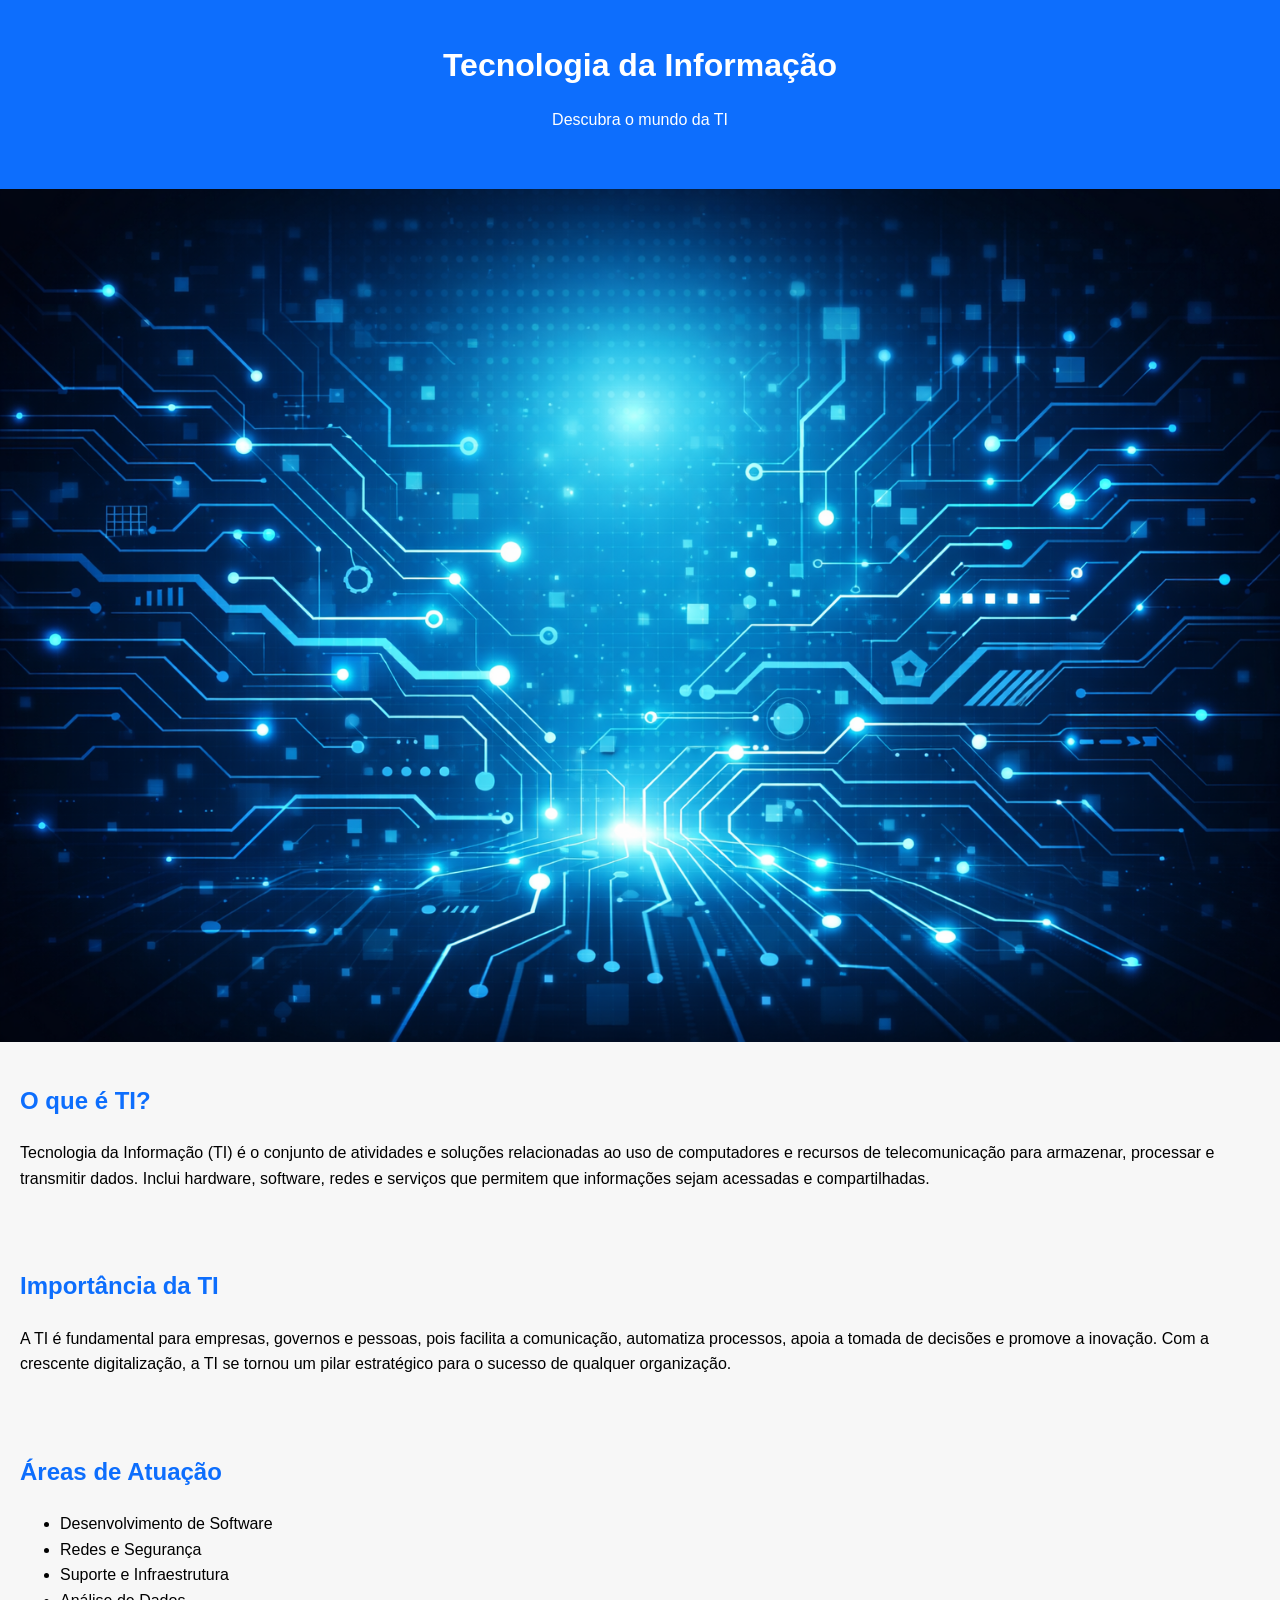
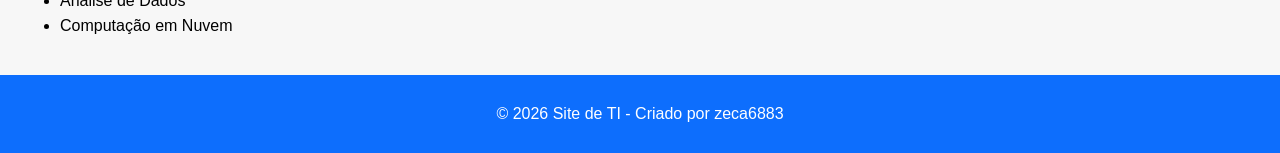
==== index.html @ 59987d3f "Add index.html with site content Adicionar arquivo index.html com conteúdo do site de Tecnologia da " ====
<!DOCTYPE html>
<html lang="pt-BR">
<head>
<meta charset="UTF-8">
<meta name="viewport" content="width=device-width, initial-scale=1.0">
<title>Site de Tecnologia da Informação</title>
<style>
body {font-family: Arial, sans-serif; margin: 0; padding: 0; line-height: 1.6; background-color: #f7f7f7;}
header {background-color: #0d6efd; color: white; text-align: center; padding: 40px 20px;}
header h1 {margin: 0;}
.banner img {width: 100%; height: auto; display: block;}
.section {padding: 20px;}
.section h2 {color: #0d6efd;}
footer {background-color: #0d6efd; color: white; text-align: center; padding: 10px;}
</style>
</head>
<body>
<header>
<h1>Tecnologia da Informação</h1>
<p>Descubra o mundo da TI</p>
</header>
<div class="banner">
<img src="banner.png" alt="Banner de Tecnologia">
</div>

<div class="section">
<h2>O que é TI?</h2>
<p>Tecnologia da Informação (TI) é o conjunto de atividades e soluções relacionadas ao uso de computadores e recursos de telecomunicação para armazenar, processar e transmitir dados. Inclui hardware, software, redes e serviços que permitem que informações sejam acessadas e compartilhadas.</p>
</div>

<div class="section">
<h2>Importância da TI</h2>
<p>A TI é fundamental para empresas, governos e pessoas, pois facilita a comunicação, automatiza processos, apoia a tomada de decisões e promove a inovação. Com a crescente digitalização, a TI se tornou um pilar estratégico para o sucesso de qualquer organização.</p>
</div>

<div class="section">
<h2>Áreas de Atuação</h2>
<ul>
<li>Desenvolvimento de Software</li>
<li>Redes e Segurança</li>
<li>Suporte e Infraestrutura</li>
<li>Análise de Dados</li>
<li>Computação em Nuvem</li>
</ul>
</div>

<footer>
<p>&copy; 2026 Site de TI - Criado por zeca6883</p>
</footer>
</body>
</html>
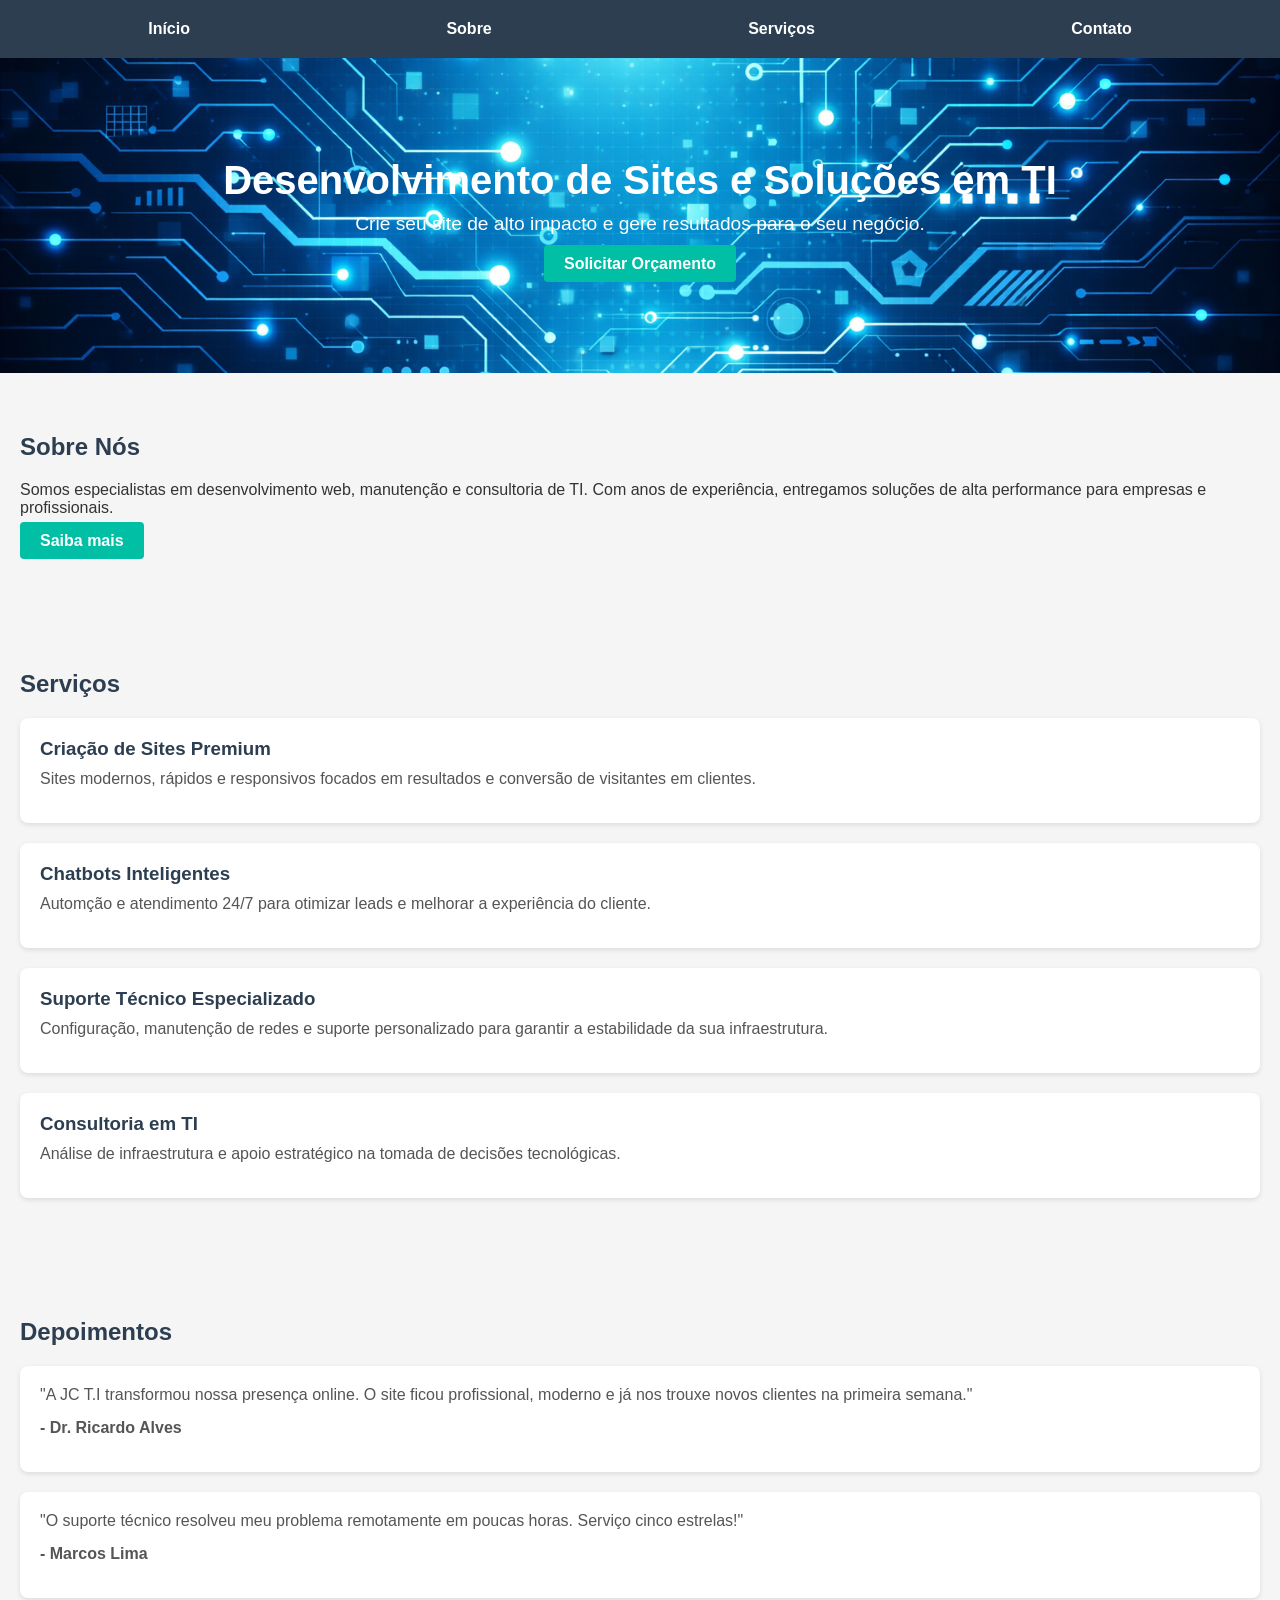
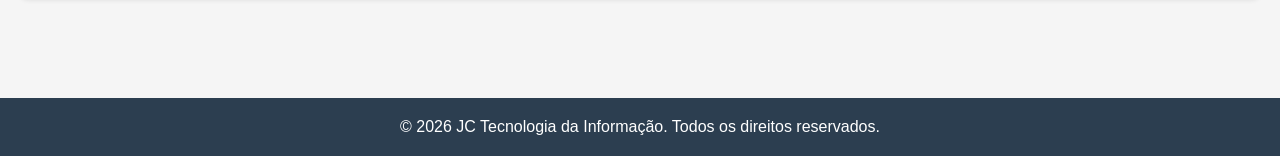
==== commit c01d1cf3: "Atualizar index.html com estrutura profissional e navegacao Substituir o conteúdo do index.html para" ====
--- a/index.html
+++ b/index.html
@@ -1,51 +1,72 @@
 <!DOCTYPE html>
 <html lang="pt-BR">
 <head>
-<meta charset="UTF-8">
-<meta name="viewport" content="width=device-width, initial-scale=1.0">
-<title>Site de Tecnologia da Informação</title>
-<style>
-body {font-family: Arial, sans-serif; margin: 0; padding: 0; line-height: 1.6; background-color: #f7f7f7;}
-header {background-color: #0d6efd; color: white; text-align: center; padding: 40px 20px;}
-header h1 {margin: 0;}
-.banner img {width: 100%; height: auto; display: block;}
-.section {padding: 20px;}
-.section h2 {color: #0d6efd;}
-footer {background-color: #0d6efd; color: white; text-align: center; padding: 10px;}
-</style>
+  <meta charset="UTF-8">
+  <meta name="viewport" content="width=device-width, initial-scale=1.0">
+  <title>JC Tecnologia da Informação - Home</title>
+  <link rel="stylesheet" href="style.css">
 </head>
 <body>
 <header>
-<h1>Tecnologia da Informação</h1>
-<p>Descubra o mundo da TI</p>
+  <nav>
+    <a href="index.html">Início</a>
+    <a href="sobre.html">Sobre</a>
+    <a href="servicos.html">Serviços</a>
+    <a href="contato.html">Contato</a>
+  </nav>
 </header>
-<div class="banner">
-<img src="banner.png" alt="Banner de Tecnologia">
-</div>
-
-<div class="section">
-<h2>O que é TI?</h2>
-<p>Tecnologia da Informação (TI) é o conjunto de atividades e soluções relacionadas ao uso de computadores e recursos de telecomunicação para armazenar, processar e transmitir dados. Inclui hardware, software, redes e serviços que permitem que informações sejam acessadas e compartilhadas.</p>
-</div>
-
-<div class="section">
-<h2>Importância da TI</h2>
-<p>A TI é fundamental para empresas, governos e pessoas, pois facilita a comunicação, automatiza processos, apoia a tomada de decisões e promove a inovação. Com a crescente digitalização, a TI se tornou um pilar estratégico para o sucesso de qualquer organização.</p>
-</div>
-
-<div class="section">
-<h2>Áreas de Atuação</h2>
-<ul>
-<li>Desenvolvimento de Software</li>
-<li>Redes e Segurança</li>
-<li>Suporte e Infraestrutura</li>
-<li>Análise de Dados</li>
-<li>Computação em Nuvem</li>
-</ul>
-</div>
-
-<footer>
-<p>&copy; 2026 Site de TI - Criado por zeca6883</p>
+<section class="hero">
+  <h1>Desenvolvimento de Sites e Soluções em TI</h1>
+  <p>Crie seu site de alto impacto e gere resultados para o seu negócio.</p>
+  <a class="cta-button" href="contato.html">Solicitar Orçamento</a>
+</section>
+<section class="section">
+  <div class="container">
+    <h2>Sobre Nós</h2>
+    <p>Somos especialistas em desenvolvimento web, manutenção e consultoria de TI. Com anos de experiência, entregamos soluções de alta performance para empresas e profissionais.</p>
+    <a class="cta-button" href="sobre.html">Saiba mais</a>
+  </div>
+</section>
+<section class="section">
+  <div class="container">
+    <h2>Serviços</h2>
+    <div class="cards">
+      <div class="card">
+        <h3>Criação de Sites Premium</h3>
+        <p>Sites modernos, rápidos e responsivos focados em resultados e conversão de visitantes em clientes.</p>
+      </div>
+      <div class="card">
+        <h3>Chatbots Inteligentes</h3>
+        <p>Automção e atendimento 24/7 para otimizar leads e melhorar a experiência do cliente.</p>
+      </div>
+      <div class="card">
+        <h3>Suporte Técnico Especializado</h3>
+        <p>Configuração, manutenção de redes e suporte personalizado para garantir a estabilidade da sua infraestrutura.</p>
+      </div>
+      <div class="card">
+        <h3>Consultoria em TI</h3>
+        <p>Análise de infraestrutura e apoio estratégico na tomada de decisões tecnológicas.</p>
+      </div>
+    </div>
+  </div>
+</section>
+<section class="section">
+  <div class="container">
+    <h2>Depoimentos</h2>
+    <div class="cards">
+      <div class="card">
+        <p>"A JC T.I transformou nossa presença online. O site ficou profissional, moderno e já nos trouxe novos clientes na primeira semana."</p>
+        <p><strong>- Dr. Ricardo Alves</strong></p>
+      </div>
+      <div class="card">
+        <p>"O suporte técnico resolveu meu problema remotamente em poucas horas. Serviço cinco estrelas!"</p>
+        <p><strong>- Marcos Lima</strong></p>
+      </div>
+    </div>
+  </div>
+</section>
+<footer class="footer">
+  <p>&copy; 2026 JC Tecnologia da Informação. Todos os direitos reservados.</p>
 </footer>
 </body>
 </html>
--- a/style.css
+++ b/style.css
@@ -0,0 +1,92 @@
+/* Arquivo de estilos para JC Tecnologia da Informacao */
+body, h1, h2, h3, p {
+  margin: 0;
+  padding: 0;
+}
+body {
+  font-family: Arial, sans-serif;
+  background-color: #f5f5f5;
+  color: #333;
+}
+header {
+  background-color: #2c3e50;
+  color: #fff;
+  padding: 20px;
+}
+header nav {
+  display: flex;
+  justify-content: space-around;
+  align-items: center;
+}
+header nav a {
+  color: #fff;
+  margin: 0 15px;
+  text-decoration: none;
+  font-weight: bold;
+}
+header nav a:hover {
+  color: #00bfa5;
+}
+.hero {
+  background: url('banner.png') no-repeat center/cover;
+  color: #fff;
+  padding: 100px 20px;
+  text-align: center;
+}
+.hero h1 {
+  font-size: 2.5rem;
+  margin-bottom: 10px;
+}
+.hero p {
+  font-size: 1.2rem;
+  margin-bottom: 20px;
+}
+.cta-button {
+  background-color: #00bfa5;
+  color: #fff;
+  padding: 10px 20px;
+  border: none;
+  border-radius: 4px;
+  cursor: pointer;
+  text-decoration: none;
+  font-weight: bold;
+}
+.cta-button:hover {
+  background-color: #009b82;
+}
+.section {
+  padding: 60px 20px;
+}
+.section h2 {
+  color: #2c3e50;
+  margin-bottom: 20px;
+}
+.section p {
+  margin-bottom: 15px;
+}
+.cards {
+  display: flex;
+  flex-wrap: wrap;
+  gap: 20px;
+}
+.card {
+  background-color: #fff;
+  border-radius: 8px;
+  box-shadow: 0 2px 5px rgba(0,0,0,0.1);
+  padding: 20px;
+  flex: 1 1 calc(50% - 20px);
+}
+.card h3 {
+  color: #2c3e50;
+  margin-bottom: 10px;
+}
+.card p {
+  color: #555;
+}
+.footer {
+  background-color: #2c3e50;
+  color: #fff;
+  text-align: center;
+  padding: 20px;
+  margin-top: 40px;
+}
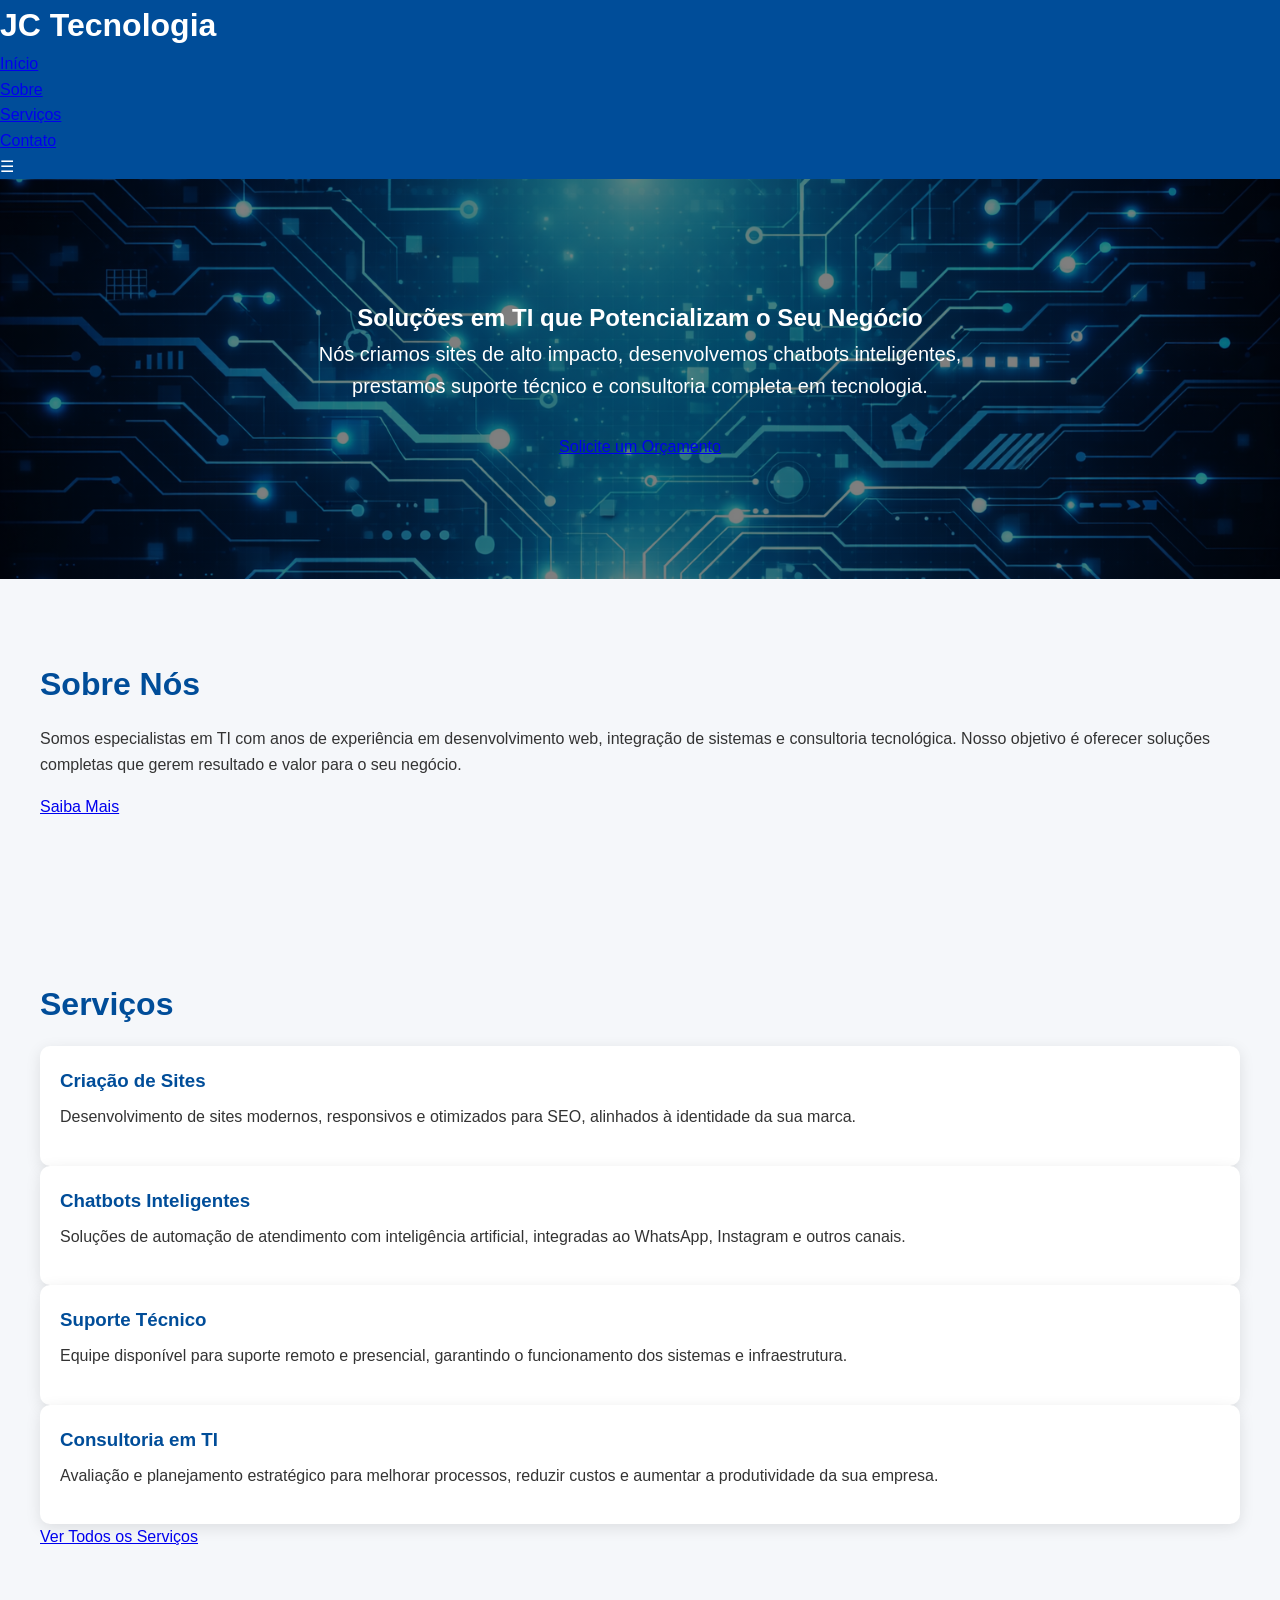
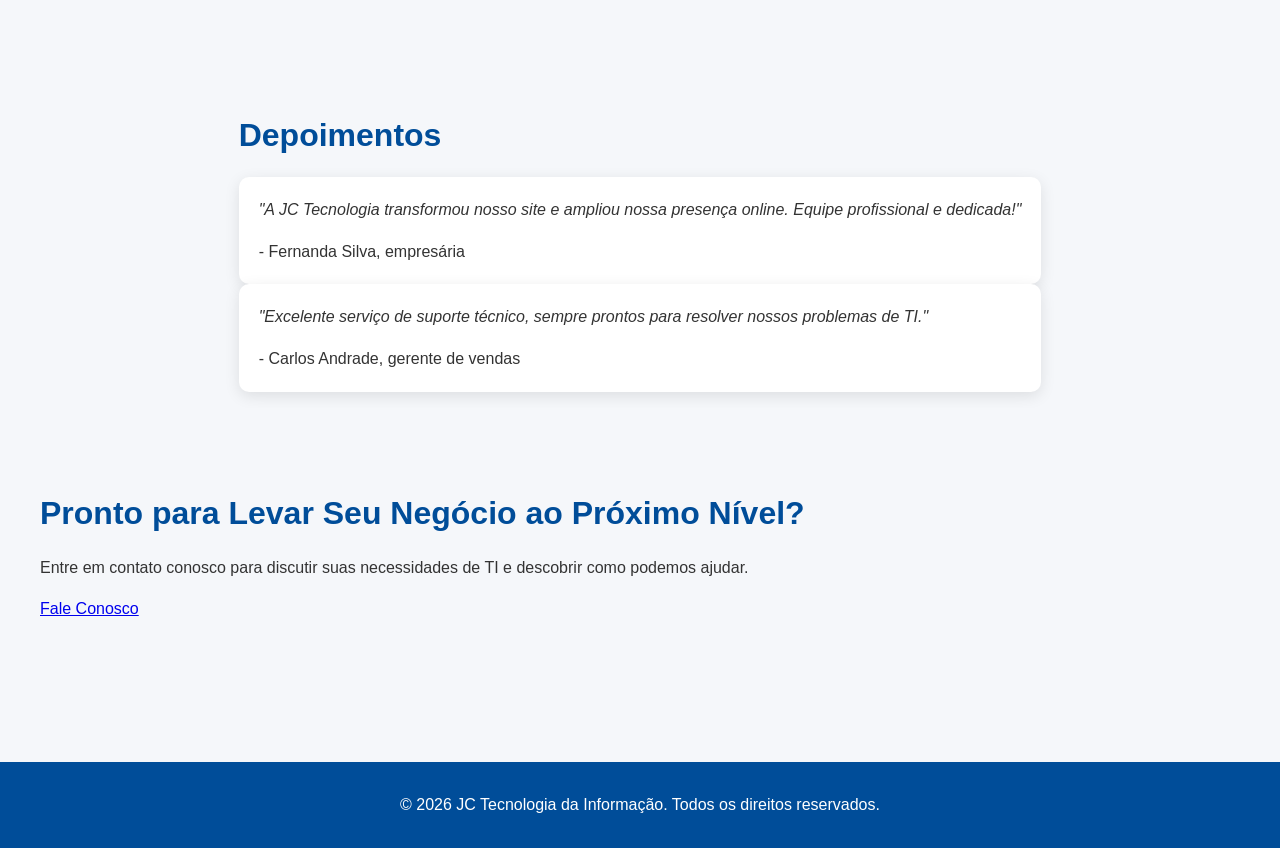
==== commit 0a207bd8: "Atualizar index.html com layout moderno e seções responsivas Melhorar a estrutura da home page com n" ====
--- a/index.html
+++ b/index.html
@@ -1,72 +1,99 @@
 <!DOCTYPE html>
 <html lang="pt-BR">
 <head>
-  <meta charset="UTF-8">
-  <meta name="viewport" content="width=device-width, initial-scale=1.0">
-  <title>JC Tecnologia da Informação - Home</title>
-  <link rel="stylesheet" href="style.css">
+    <meta charset="UTF-8">
+    <meta name="viewport" content="width=device-width, initial-scale=1.0">
+    <title>JC Tecnologia da Informação - Soluções em TI</title>
+    <link rel="stylesheet" href="style.css">
+    <script defer src="script.js"></script>
 </head>
 <body>
-<header>
-  <nav>
-    <a href="index.html">Início</a>
-    <a href="sobre.html">Sobre</a>
-    <a href="servicos.html">Serviços</a>
-    <a href="contato.html">Contato</a>
-  </nav>
-</header>
-<section class="hero">
-  <h1>Desenvolvimento de Sites e Soluções em TI</h1>
-  <p>Crie seu site de alto impacto e gere resultados para o seu negócio.</p>
-  <a class="cta-button" href="contato.html">Solicitar Orçamento</a>
-</section>
-<section class="section">
-  <div class="container">
-    <h2>Sobre Nós</h2>
-    <p>Somos especialistas em desenvolvimento web, manutenção e consultoria de TI. Com anos de experiência, entregamos soluções de alta performance para empresas e profissionais.</p>
-    <a class="cta-button" href="sobre.html">Saiba mais</a>
-  </div>
-</section>
-<section class="section">
-  <div class="container">
-    <h2>Serviços</h2>
-    <div class="cards">
-      <div class="card">
-        <h3>Criação de Sites Premium</h3>
-        <p>Sites modernos, rápidos e responsivos focados em resultados e conversão de visitantes em clientes.</p>
-      </div>
-      <div class="card">
-        <h3>Chatbots Inteligentes</h3>
-        <p>Automção e atendimento 24/7 para otimizar leads e melhorar a experiência do cliente.</p>
-      </div>
-      <div class="card">
-        <h3>Suporte Técnico Especializado</h3>
-        <p>Configuração, manutenção de redes e suporte personalizado para garantir a estabilidade da sua infraestrutura.</p>
-      </div>
-      <div class="card">
-        <h3>Consultoria em TI</h3>
-        <p>Análise de infraestrutura e apoio estratégico na tomada de decisões tecnológicas.</p>
-      </div>
-    </div>
-  </div>
-</section>
-<section class="section">
-  <div class="container">
-    <h2>Depoimentos</h2>
-    <div class="cards">
-      <div class="card">
-        <p>"A JC T.I transformou nossa presença online. O site ficou profissional, moderno e já nos trouxe novos clientes na primeira semana."</p>
-        <p><strong>- Dr. Ricardo Alves</strong></p>
-      </div>
-      <div class="card">
-        <p>"O suporte técnico resolveu meu problema remotamente em poucas horas. Serviço cinco estrelas!"</p>
-        <p><strong>- Marcos Lima</strong></p>
-      </div>
-    </div>
-  </div>
-</section>
-<footer class="footer">
-  <p>&copy; 2026 JC Tecnologia da Informação. Todos os direitos reservados.</p>
-</footer>
+    <header>
+        <div class="container">
+            <h1 class="logo">JC Tecnologia</h1>
+            <nav>
+                <ul class="nav-menu">
+                    <li><a href="index.html" class="active">Início</a></li>
+                    <li><a href="sobre.html">Sobre</a></li>
+                    <li><a href="servicos.html">Serviços</a></li>
+                    <li><a href="contato.html">Contato</a></li>
+                </ul>
+                <div class="menu-toggle">&#9776;</div>
+            </nav>
+        </div>
+    </header>
+
+    <main>
+        <section class="hero">
+            <div class="container">
+                <h2>Soluções em TI que Potencializam o Seu Negócio</h2>
+                <p>Nós criamos sites de alto impacto, desenvolvemos chatbots inteligentes, prestamos suporte técnico e consultoria completa em tecnologia.</p>
+                <a href="contato.html" class="btn-primary">Solicite um Orçamento</a>
+            </div>
+        </section>
+
+        <section id="sobre" class="section about reveal">
+            <div class="container">
+                <h2>Sobre Nós</h2>
+                <p>Somos especialistas em TI com anos de experiência em desenvolvimento web, integração de sistemas e consultoria tecnológica. Nosso objetivo é oferecer soluções completas que gerem resultado e valor para o seu negócio.</p>
+                <a href="sobre.html" class="btn-outline">Saiba Mais</a>
+            </div>
+        </section>
+
+        <section id="servicos" class="section services reveal">
+            <div class="container">
+                <h2>Serviços</h2>
+                <div class="grid">
+                    <div class="card">
+                        <h3>Criação de Sites</h3>
+                        <p>Desenvolvimento de sites modernos, responsivos e otimizados para SEO, alinhados à identidade da sua marca.</p>
+                    </div>
+                    <div class="card">
+                        <h3>Chatbots Inteligentes</h3>
+                        <p>Soluções de automação de atendimento com inteligência artificial, integradas ao WhatsApp, Instagram e outros canais.</p>
+                    </div>
+                    <div class="card">
+                        <h3>Suporte Técnico</h3>
+                        <p>Equipe disponível para suporte remoto e presencial, garantindo o funcionamento dos sistemas e infraestrutura.</p>
+                    </div>
+                    <div class="card">
+                        <h3>Consultoria em TI</h3>
+                        <p>Avaliação e planejamento estratégico para melhorar processos, reduzir custos e aumentar a produtividade da sua empresa.</p>
+                    </div>
+                </div>
+                <a href="servicos.html" class="btn-outline">Ver Todos os Serviços</a>
+            </div>
+        </section>
+
+        <section class="section testimonials reveal">
+            <div class="container">
+                <h2>Depoimentos</h2>
+                <div class="testimonial-grid">
+                    <div class="testimonial">
+                        <p>"A JC Tecnologia transformou nosso site e ampliou nossa presença online. Equipe profissional e dedicada!"</p>
+                        <span>- Fernanda Silva, empresária</span>
+                    </div>
+                    <div class="testimonial">
+                        <p>"Excelente serviço de suporte técnico, sempre prontos para resolver nossos problemas de TI."</p>
+                        <span>- Carlos Andrade, gerente de vendas</span>
+                    </div>
+                </div>
+            </div>
+        </section>
+
+        <section class="section cta reveal">
+            <div class="container">
+                <h2>Pronto para Levar Seu Negócio ao Próximo Nível?</h2>
+                <p>Entre em contato conosco para discutir suas necessidades de TI e descobrir como podemos ajudar.</p>
+                <a href="contato.html" class="btn-primary">Fale Conosco</a>
+            </div>
+        </section>
+    </main>
+
+    <footer>
+        <div class="container">
+            <p>&copy; 2026 JC Tecnologia da Informação. Todos os direitos reservados.</p>
+        </div>
+    </footer>
 </body>
 </html>
--- a/style.css
+++ b/style.css
@@ -1,92 +1,305 @@
-/* Arquivo de estilos para JC Tecnologia da Informacao */
-body, h1, h2, h3, p {
-  margin: 0;
-  padding: 0;
-}
+* {
+    margin: 0;
+    padding: 0;
+    box-sizing: border-box;
+}
+
+:root {
+    --primary: #004d99;
+    --secondary: #0080ff;
+    --light: #f5f7fa;
+    --dark: #333;
+    --accent: #00bfa5;
+}
+
 body {
-  font-family: Arial, sans-serif;
-  background-color: #f5f5f5;
-  color: #333;
-}
+    font-family: Arial, sans-serif;
+    background: var(--light);
+    color: var(--dark);
+    line-height: 1.6;
+}
+
+/* Header & Navigation */
 header {
-  background-color: #2c3e50;
-  color: #fff;
-  padding: 20px;
-}
-header nav {
-  display: flex;
-  justify-content: space-around;
-  align-items: center;
-}
-header nav a {
-  color: #fff;
-  margin: 0 15px;
-  text-decoration: none;
-  font-weight: bold;
-}
-header nav a:hover {
-  color: #00bfa5;
-}
+    background: var(--primary);
+    color: #fff;
+    position: sticky;
+    top: 0;
+    z-index: 10;
+    width: 100%;
+}
+
+.navbar {
+    display: flex;
+    align-items: center;
+    justify-content: space-between;
+    padding: 1rem 2rem;
+    max-width: 1200px;
+    margin: 0 auto;
+}
+
+.navbar .brand a {
+    color: #fff;
+    text-decoration: none;
+    font-size: 1.5rem;
+    font-weight: bold;
+}
+
+.navbar ul {
+    display: flex;
+    gap: 1.5rem;
+    list-style: none;
+}
+
+.navbar a {
+    color: #fff;
+    text-decoration: none;
+    font-weight: bold;
+    transition: color 0.3s ease;
+}
+
+.navbar a:hover {
+    color: var(--secondary);
+}
+
+/* Mobile menu toggle */
+.nav-toggle {
+    display: none;
+    flex-direction: column;
+    cursor: pointer;
+    gap: 5px;
+}
+
+.nav-toggle span {
+    width: 25px;
+    height: 3px;
+    background: #fff;
+    transition: all 0.3s ease;
+}
+
+/* Hero section */
 .hero {
-  background: url('banner.png') no-repeat center/cover;
-  color: #fff;
-  padding: 100px 20px;
-  text-align: center;
-}
+    background: linear-gradient(rgba(0,0,0,0.5), rgba(0,0,0,0.5)), url('banner.png') center/cover no-repeat;
+    color: #fff;
+    text-align: center;
+    padding: 120px 20px;
+    display: flex;
+    flex-direction: column;
+    align-items: center;
+    justify-content: center;
+}
+
 .hero h1 {
-  font-size: 2.5rem;
-  margin-bottom: 10px;
-}
+    font-size: 3rem;
+    margin-bottom: 1rem;
+}
+
 .hero p {
-  font-size: 1.2rem;
-  margin-bottom: 20px;
-}
-.cta-button {
-  background-color: #00bfa5;
-  color: #fff;
-  padding: 10px 20px;
-  border: none;
-  border-radius: 4px;
-  cursor: pointer;
-  text-decoration: none;
-  font-weight: bold;
-}
-.cta-button:hover {
-  background-color: #009b82;
-}
+    font-size: 1.25rem;
+    max-width: 700px;
+    margin-bottom: 2rem;
+}
+
+.btn {
+    background: var(--accent);
+    color: #fff;
+    padding: 12px 30px;
+    border-radius: 30px;
+    text-decoration: none;
+    font-weight: bold;
+    transition: background 0.3s ease;
+}
+
+.btn:hover {
+    background: #009b82;
+}
+
+/* Sections */
 .section {
-  padding: 60px 20px;
-}
+    padding: 80px 20px;
+}
+
+.section .container {
+    max-width: 1200px;
+    margin: 0 auto;
+}
+
 .section h2 {
-  color: #2c3e50;
-  margin-bottom: 20px;
-}
+    font-size: 2rem;
+    margin-bottom: 1rem;
+    color: var(--primary);
+}
+
 .section p {
-  margin-bottom: 15px;
-}
-.cards {
-  display: flex;
-  flex-wrap: wrap;
-  gap: 20px;
-}
+    margin-bottom: 1rem;
+    color: var(--dark);
+}
+
+/* Services grid */
+.services-grid {
+    display: grid;
+    grid-template-columns: repeat(auto-fit, minmax(250px, 1fr));
+    gap: 2rem;
+    margin-top: 2rem;
+}
+
 .card {
-  background-color: #fff;
-  border-radius: 8px;
-  box-shadow: 0 2px 5px rgba(0,0,0,0.1);
-  padding: 20px;
-  flex: 1 1 calc(50% - 20px);
-}
+    background: #fff;
+    padding: 20px;
+    border-radius: 10px;
+    box-shadow: 0 4px 15px rgba(0,0,0,0.1);
+    transition: transform 0.3s ease, box-shadow 0.3s ease;
+}
+
+.card:hover {
+    transform: translateY(-5px);
+    box-shadow: 0 6px 20px rgba(0,0,0,0.15);
+}
+
 .card h3 {
-  color: #2c3e50;
-  margin-bottom: 10px;
-}
+    color: var(--primary);
+    margin-bottom: 0.5rem;
+}
+
 .card p {
-  color: #555;
-}
-.footer {
-  background-color: #2c3e50;
-  color: #fff;
-  text-align: center;
-  padding: 20px;
-  margin-top: 40px;
-}
+    color: var(--dark);
+}
+
+/* Testimonials slider */
+.testimonials {
+    display: flex;
+    overflow-x: auto;
+    scroll-snap-type: x mandatory;
+    gap: 2rem;
+    padding-bottom: 1rem;
+}
+
+.testimonial {
+    flex: 0 0 300px;
+    background: #fff;
+    padding: 20px;
+    border-radius: 10px;
+    scroll-snap-align: center;
+    box-shadow: 0 4px 15px rgba(0,0,0,0.1);
+}
+
+.testimonial p {
+    font-style: italic;
+    margin-bottom: 1rem;
+}
+
+.testimonial .author {
+    font-weight: bold;
+    text-align: right;
+}
+
+/* Contact page */
+.contact-grid {
+    display: grid;
+    grid-template-columns: 1fr 1fr;
+    gap: 2rem;
+}
+
+.contact-info {
+    font-size: 1.1rem;
+}
+
+.contact-form form {
+    display: grid;
+    gap: 1rem;
+}
+
+.contact-form input,
+.contact-form textarea {
+    padding: 10px 15px;
+    border: 1px solid #ccc;
+    border-radius: 5px;
+    font-size: 1rem;
+}
+
+.contact-form button {
+    background: var(--primary);
+    color: #fff;
+    padding: 12px 25px;
+    border: none;
+    border-radius: 5px;
+    font-weight: bold;
+    cursor: pointer;
+    transition: background 0.3s ease;
+}
+
+.contact-form button:hover {
+    background: var(--secondary);
+}
+
+/* Footer */
+footer {
+    background: var(--primary);
+    color: #fff;
+    text-align: center;
+    padding: 30px 20px;
+    margin-top: 60px;
+}
+
+footer p {
+    margin: 0;
+}
+
+/* Responsive breakpoints */
+@media (max-width: 768px) {
+    .navbar ul {
+        position: absolute;
+        top: 70px;
+        left: 0;
+        width: 100%;
+        background: var(--primary);
+        flex-direction: column;
+        align-items: center;
+        max-height: 0;
+        overflow: hidden;
+        transition: max-height 0.3s ease;
+    }
+
+    .navbar ul.active {
+        max-height: 300px;
+    }
+
+    .nav-toggle {
+        display: flex;
+    }
+
+    .services-grid,
+    .contact-grid {
+        grid-template-columns: 1fr;
+    }
+
+    .hero h1 {
+        font-size: 2.5rem;
+    }
+}
+
+@media (max-width: 480px) {
+    .hero h1 {
+        font-size: 2rem;
+    }
+
+    .hero p {
+        font-size: 1rem;
+    }
+
+    .btn {
+        padding: 10px 20px;
+    }
+}
+
+/* Reveal animations */
+.reveal {
+    opacity: 0;
+    transform: translateY(50px);
+    transition: opacity 0.6s ease-out, transform 0.6s ease-out;
+}
+
+.reveal.visible {
+    opacity: 1;
+    transform: translateY(0);
+}
